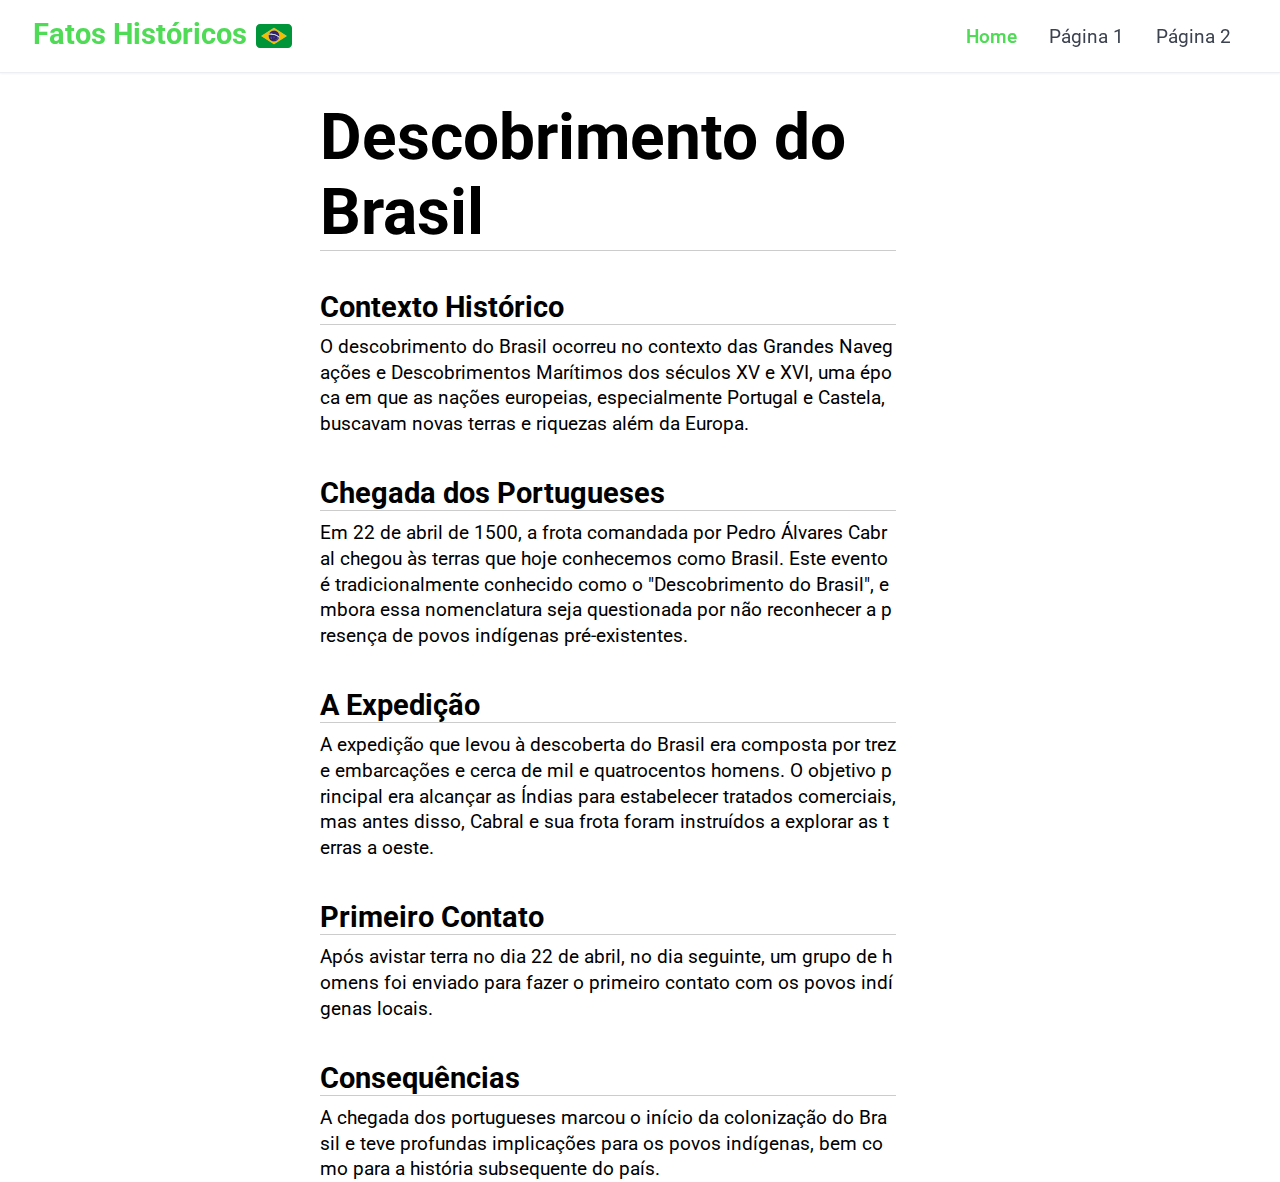
==== Front-End/N1-AT1 Descobrimento do Brasil/index.html @ b6312f44 "Add files via upload" ====
<!DOCTYPE html>
<html lang="pt-br">

<head>
    <meta charset="UTF-8">
    <meta name="viewport" content="width=device-width, initial-scale=1.0">
    <title>Fatos Históricos</title>
    <link rel="icon" type="image/x-icon" href="assets/images/brasil-flag.svg">
    <link rel="stylesheet" href="assets/css/index.css">
</head>

<body>
    <nav class="navbar">
        <div class="navbar-container">
            <div class="navbar-header">
                <a href="index.html">
                    <h2>Fatos Históricos <img src="assets/images/brasil-flag.svg"></h2>
                </a>
            </div>

            <div class="navbar-menu">
                <ul class="navbar-nav">
                    <li class="active"><a href="index.html">Home</a></li>
                    <li><a href="page1.html">Página 1</a></li>
                    <li><a href="page2.html">Página 2</a></li>
                </ul>
            </div>
        </div>
    </nav>

    <div class="content-container">
        <h1>Descobrimento do Brasil</h1>

        <h2>Contexto Histórico</h2>
        <p>
            O descobrimento do Brasil ocorreu no contexto das Grandes Navegações e Descobrimentos Marítimos dos séculos
            XV e XVI, uma época em que as nações europeias, especialmente Portugal e Castela, buscavam novas terras e
            riquezas além da Europa.
        </p>

        <h2>Chegada dos Portugueses</h2>
        <p>
            Em 22 de abril de 1500, a frota comandada por Pedro Álvares Cabral chegou às terras que hoje conhecemos como
            Brasil. Este evento é tradicionalmente conhecido como o "Descobrimento do Brasil", embora essa nomenclatura
            seja questionada por não reconhecer a presença de povos indígenas pré-existentes.
        </p>

        <h2>A Expedição</h2>
        <p>
            A expedição que levou à descoberta do Brasil era composta por treze embarcações e cerca de mil e
            quatrocentos
            homens. O objetivo principal era alcançar as Índias para estabelecer tratados comerciais, mas antes disso,
            Cabral e sua frota foram instruídos a explorar as terras a oeste.
        </p>

        <h2>Primeiro Contato</h2>
        <p>
            Após avistar terra no dia 22 de abril, no dia seguinte, um grupo de homens foi enviado para fazer o primeiro
            contato com os povos indígenas locais.
        </p>

        <h2>Consequências</h2>
        <p>
            A chegada dos portugueses marcou o início da colonização do Brasil e teve profundas implicações para os
            povos indígenas, bem como para a história subsequente do país.
        </p>
    </div>
</body>

</html>
---- Front-End/N1-AT1 Descobrimento do Brasil/assets/css/index.css ----
@import url('https://fonts.googleapis.com/css2?family=Roboto:wght@300;400;500&display=swap');

/* Limpando e configurando o DOM */
* {
    box-sizing: border-box;
    padding: 0;
    margin: 0;
}

body {
    /* Fontes do site */
    font-family: 'Roboto', sans-serif;
    font-size: 1.2rem;
}

/* Estilização dos Textos */
h1 {
    /* H1 Personalizado */
    font-size: 4rem;
    margin-bottom: 3rem;
}

/* Estilização dos "Headers" */
h1,
h2,
h3 {
    margin: 40px 0 10px;

    /* Linha de separação */
    box-shadow: 0px 1px 0px 0 rgba(0, 0, 0, 0.20);
    width: 100%;
}

/* Configurando os parágrafos */
p {
    /* Fomatação do texto */
    word-break: break-all;
    line-height: 1.6rem;
}

/* Estilização das Imagens */
.image {
    /* Efeitos para tornar a mais apresentável */
    box-shadow: 1.4px 2px 2px 0 rgba(0, 0, 0, 0.3);
    border-radius: 3px;

    /* Tornando a imagem responsiva */
    width: 100%;
    max-width: 600px;
    height: auto;

    /* Colocando margens para deixar explícita a separação */
    margin: 40px 0 40px 0;

    /* Centralizando a Imagem */
    display: block;
    margin-left: auto;
    margin-right: auto;
}

/* Container dos conteúdos */
.content-container {
    margin: 100px 30% 0% 25%;
}

/* Navbar */
.navbar {
    box-shadow: 0 1px 2px 0 rgba(0, 0, 0, 0.05);
    background-color: #fff;
    padding: 1rem 1.15rem;
    border-bottom: 1px solid #eceef3;

    /* Fixar posição */
    position: fixed;
    top: 0;
    width: 100%;
}

.navbar>.navbar-container {
    width: 100%;
    display: flex;
    flex-wrap: wrap;
    align-items: center;
    justify-content: space-between;
}

.navbar-container {
    width: 1170px;
    position: relative;

    margin-right: auto;
    margin-left: auto;

    padding-left: 15px;
    padding-right: 15px;

}

.navbar-header {
    display: flex;
    align-items: center;

    >a {
        color: rgb(79, 219, 86);
        text-decoration: none;
    }
}

.navbar-header h2 {
    margin: 0px;
    box-shadow: none;
}

.navbar-header img {
    vertical-align: middle;
    width: 2.5rem;
}

.navbar-menu {
    display: flex;
    align-items: center;
    flex-basis: auto;
    flex-grow: 1;
}

.navbar-nav {
    margin-left: auto;
    flex-direction: row;
    display: flex;
    padding-left: 0;
    margin-bottom: 0;
    list-style: none;

    >li {
        >a {
            color: #3c4250;
            font-size: 1.2rem;
            text-decoration: none;
            display: inline-block;
            padding: 0.5rem 1rem;

            &:hover {
                color: rgb(79, 219, 86);
            }
        }

        &.active {
            a {
                color: rgb(79, 219, 86);
                font-weight: 580;
            }
        }
    }
}
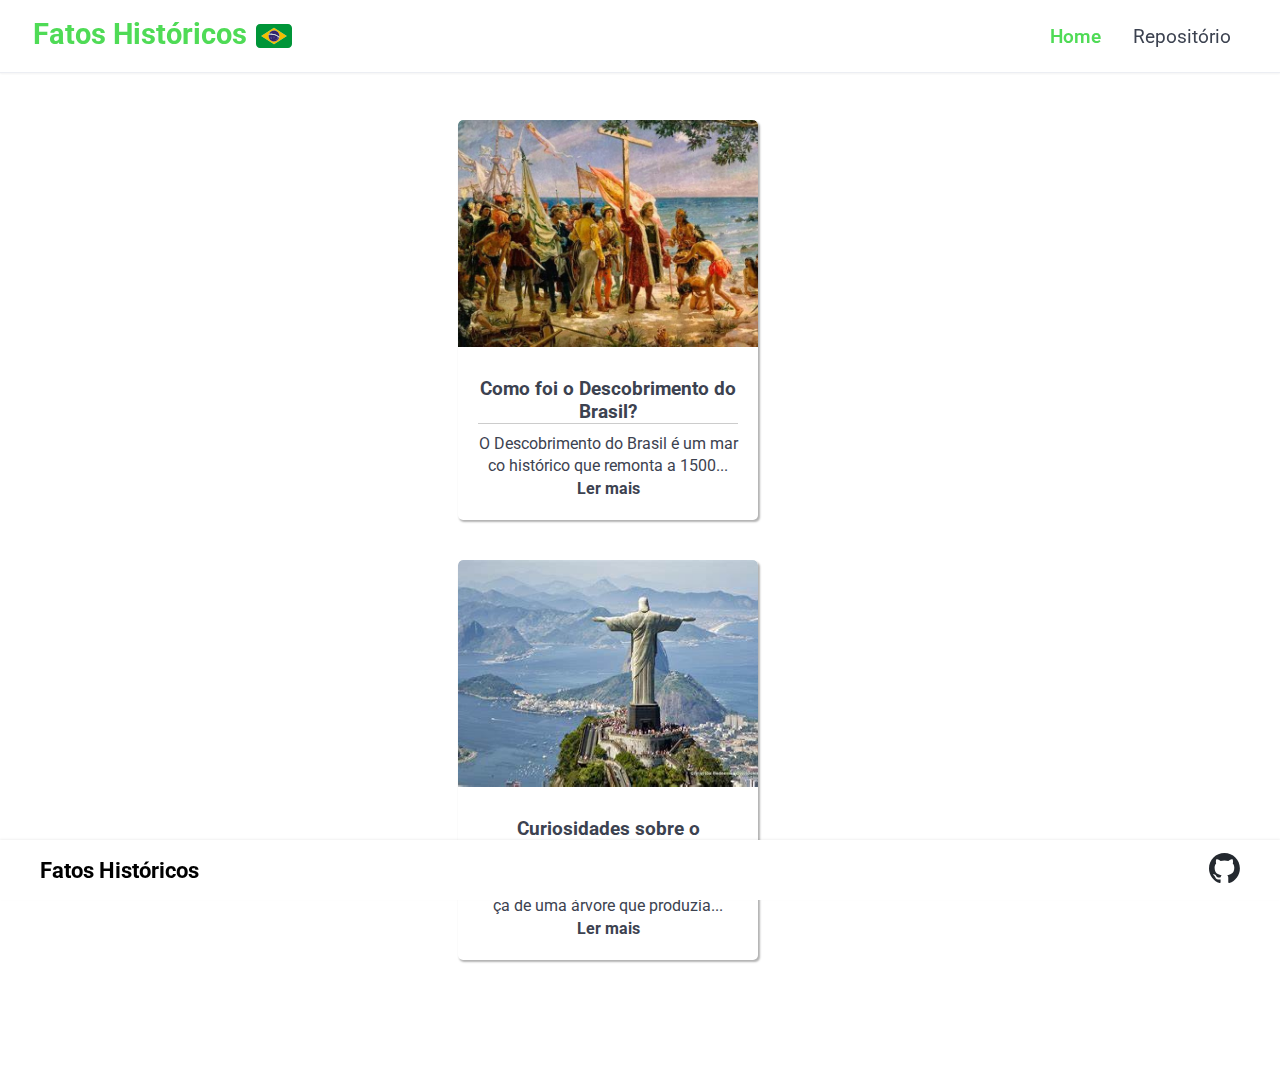
==== commit eaf15440: "Site pronto" ====
--- a/Front-End/N1-AT1 Descobrimento do Brasil/index.html
+++ b/Front-End/N1-AT1 Descobrimento do Brasil/index.html
@@ -4,9 +4,13 @@
 <head>
     <meta charset="UTF-8">
     <meta name="viewport" content="width=device-width, initial-scale=1.0">
-    <title>Fatos Históricos</title>
+    <title>Fatos Históricos - Home</title>
     <link rel="icon" type="image/x-icon" href="assets/images/brasil-flag.svg">
     <link rel="stylesheet" href="assets/css/index.css">
+    <link rel="stylesheet" href="assets/css/nav.css">
+    <link rel="stylesheet" href="assets/css/content.css">
+    <link rel="stylesheet" href="assets/css/cards.css">
+    <link rel="stylesheet" href="assets/css/footer.css">
 </head>
 
 <body>
@@ -21,49 +25,40 @@
             <div class="navbar-menu">
                 <ul class="navbar-nav">
                     <li class="active"><a href="index.html">Home</a></li>
-                    <li><a href="page1.html">Página 1</a></li>
-                    <li><a href="page2.html">Página 2</a></li>
+                    <li><a href="https://github.com/0LostConnection/" target="_blank">Repositório</a></li>
                 </ul>
             </div>
         </div>
     </nav>
 
     <div class="content-container">
-        <h1>Descobrimento do Brasil</h1>
+        <div class="card-container">
+            <a href="page1.html" class="card">
+                <img src="public/images/image2.jpg" class="card-image">
+                <div class="card-content">
+                    <h3 class="card-title">Como foi o Descobrimento do Brasil?</h3>
+                    <p class="card-text">O Descobrimento do Brasil é um marco histórico que remonta a 1500... <br> <strong>Ler mais</strong></p>
+                </div>
+            </a>
 
-        <h2>Contexto Histórico</h2>
-        <p>
-            O descobrimento do Brasil ocorreu no contexto das Grandes Navegações e Descobrimentos Marítimos dos séculos
-            XV e XVI, uma época em que as nações europeias, especialmente Portugal e Castela, buscavam novas terras e
-            riquezas além da Europa.
-        </p>
+            <a href="page2.html" class="card">
+                <img src="public/images/brasil.jpeg" class="card-image">
+                <div class="card-content">
+                    <h3 class="card-title">Curiosidades sobre o Descobrimento do Brasil</h3>
+                    <p class="card-text">O nome "Brasil" tem raízes na presença de uma árvore que produzia... <br> <strong>Ler mais</strong></p>
+                </div>
+            </a>
+        </div>
+    </div>
 
-        <h2>Chegada dos Portugueses</h2>
-        <p>
-            Em 22 de abril de 1500, a frota comandada por Pedro Álvares Cabral chegou às terras que hoje conhecemos como
-            Brasil. Este evento é tradicionalmente conhecido como o "Descobrimento do Brasil", embora essa nomenclatura
-            seja questionada por não reconhecer a presença de povos indígenas pré-existentes.
-        </p>
-
-        <h2>A Expedição</h2>
-        <p>
-            A expedição que levou à descoberta do Brasil era composta por treze embarcações e cerca de mil e
-            quatrocentos
-            homens. O objetivo principal era alcançar as Índias para estabelecer tratados comerciais, mas antes disso,
-            Cabral e sua frota foram instruídos a explorar as terras a oeste.
-        </p>
-
-        <h2>Primeiro Contato</h2>
-        <p>
-            Após avistar terra no dia 22 de abril, no dia seguinte, um grupo de homens foi enviado para fazer o primeiro
-            contato com os povos indígenas locais.
-        </p>
-
-        <h2>Consequências</h2>
-        <p>
-            A chegada dos portugueses marcou o início da colonização do Brasil e teve profundas implicações para os
-            povos indígenas, bem como para a história subsequente do país.
-        </p>
+    <div class=" footer">
+        <div class="footer-content-left footer-title">
+            <h3>Fatos Históricos</h3>
+        </div>
+        <div class="footer-content-right">
+            <a href="https://github.com/0LostConnection/" target="_blank"><img src="assets/images/github-mark.svg"
+                    class="icon-style" alt="Github icon"></a>
+        </div>
     </div>
 </body>
 
--- a/Front-End/N1-AT1 Descobrimento do Brasil/assets/css/index.css
+++ b/Front-End/N1-AT1 Descobrimento do Brasil/assets/css/index.css
@@ -11,144 +11,4 @@
     /* Fontes do site */
     font-family: 'Roboto', sans-serif;
     font-size: 1.2rem;
-}
-
-/* Estilização dos Textos */
-h1 {
-    /* H1 Personalizado */
-    font-size: 4rem;
-    margin-bottom: 3rem;
-}
-
-/* Estilização dos "Headers" */
-h1,
-h2,
-h3 {
-    margin: 40px 0 10px;
-
-    /* Linha de separação */
-    box-shadow: 0px 1px 0px 0 rgba(0, 0, 0, 0.20);
-    width: 100%;
-}
-
-/* Configurando os parágrafos */
-p {
-    /* Fomatação do texto */
-    word-break: break-all;
-    line-height: 1.6rem;
-}
-
-/* Estilização das Imagens */
-.image {
-    /* Efeitos para tornar a mais apresentável */
-    box-shadow: 1.4px 2px 2px 0 rgba(0, 0, 0, 0.3);
-    border-radius: 3px;
-
-    /* Tornando a imagem responsiva */
-    width: 100%;
-    max-width: 600px;
-    height: auto;
-
-    /* Colocando margens para deixar explícita a separação */
-    margin: 40px 0 40px 0;
-
-    /* Centralizando a Imagem */
-    display: block;
-    margin-left: auto;
-    margin-right: auto;
-}
-
-/* Container dos conteúdos */
-.content-container {
-    margin: 100px 30% 0% 25%;
-}
-
-/* Navbar */
-.navbar {
-    box-shadow: 0 1px 2px 0 rgba(0, 0, 0, 0.05);
-    background-color: #fff;
-    padding: 1rem 1.15rem;
-    border-bottom: 1px solid #eceef3;
-
-    /* Fixar posição */
-    position: fixed;
-    top: 0;
-    width: 100%;
-}
-
-.navbar>.navbar-container {
-    width: 100%;
-    display: flex;
-    flex-wrap: wrap;
-    align-items: center;
-    justify-content: space-between;
-}
-
-.navbar-container {
-    width: 1170px;
-    position: relative;
-
-    margin-right: auto;
-    margin-left: auto;
-
-    padding-left: 15px;
-    padding-right: 15px;
-
-}
-
-.navbar-header {
-    display: flex;
-    align-items: center;
-
-    >a {
-        color: rgb(79, 219, 86);
-        text-decoration: none;
-    }
-}
-
-.navbar-header h2 {
-    margin: 0px;
-    box-shadow: none;
-}
-
-.navbar-header img {
-    vertical-align: middle;
-    width: 2.5rem;
-}
-
-.navbar-menu {
-    display: flex;
-    align-items: center;
-    flex-basis: auto;
-    flex-grow: 1;
-}
-
-.navbar-nav {
-    margin-left: auto;
-    flex-direction: row;
-    display: flex;
-    padding-left: 0;
-    margin-bottom: 0;
-    list-style: none;
-
-    >li {
-        >a {
-            color: #3c4250;
-            font-size: 1.2rem;
-            text-decoration: none;
-            display: inline-block;
-            padding: 0.5rem 1rem;
-
-            &:hover {
-                color: rgb(79, 219, 86);
-            }
-        }
-
-        &.active {
-            a {
-                color: rgb(79, 219, 86);
-                font-weight: 580;
-            }
-        }
-    }
 }--- a/Front-End/N1-AT1 Descobrimento do Brasil/assets/css/nav.css
+++ b/Front-End/N1-AT1 Descobrimento do Brasil/assets/css/nav.css
@@ -0,0 +1,88 @@
+.navbar {
+    box-shadow: 0 1px 2px 0 rgba(0, 0, 0, 0.05);
+    background-color: #fff;
+    padding: 1rem 1.15rem;
+    border-bottom: 1px solid #eceef3;
+
+    /* Fixar posição */
+    position: fixed;
+    top: 0;
+    width: 100%;
+}
+
+.navbar>.navbar-container {
+    width: 100%;
+    display: flex;
+    flex-wrap: wrap;
+    align-items: center;
+    justify-content: space-between;
+}
+
+.navbar-container {
+    width: 1170px;
+    position: relative;
+
+    margin-right: auto;
+    margin-left: auto;
+
+    padding-left: 15px;
+    padding-right: 15px;
+
+}
+
+.navbar-header {
+    display: flex;
+    align-items: center;
+
+    >a {
+        color: rgb(79, 219, 86);
+        text-decoration: none;
+    }
+}
+
+.navbar-header h2 {
+    margin: 0px;
+    box-shadow: none;
+}
+
+.navbar-header img {
+    vertical-align: middle;
+    width: 2.5rem;
+}
+
+.navbar-menu {
+    display: flex;
+    align-items: center;
+    flex-basis: auto;
+    flex-grow: 1;
+}
+
+.navbar-nav {
+    margin-left: auto;
+    flex-direction: row;
+    display: flex;
+    padding-left: 0;
+    margin-bottom: 0;
+    list-style: none;
+
+    >li {
+        >a {
+            color: #3c4250;
+            font-size: 1.2rem;
+            text-decoration: none;
+            display: inline-block;
+            padding: 0.5rem 1rem;
+
+            &:hover {
+                color: rgb(79, 219, 86);
+            }
+        }
+
+        &.active {
+            a {
+                color: rgb(79, 219, 86);
+                font-weight: 580;
+            }
+        }
+    }
+}--- a/Front-End/N1-AT1 Descobrimento do Brasil/assets/css/content.css
+++ b/Front-End/N1-AT1 Descobrimento do Brasil/assets/css/content.css
@@ -0,0 +1,49 @@
+.content-container {
+    margin: 100px 30% 100px 25%;
+    box-sizing: border-box;
+}
+
+/* Estilização dos Textos */
+h1 {
+    /* H1 Personalizado */
+    font-size: 4rem;
+    margin-bottom: 3rem;
+}
+
+/* Estilização dos "Headers" */
+h1,
+h2,
+h3 {
+    margin: 40px 0 10px;
+
+    /* Linha de separação */
+    box-shadow: 0px 1px 0px 0 rgba(0, 0, 0, 0.20);
+    width: 100%;
+}
+
+/* Configurando os parágrafos */
+p {
+    /* Fomatação do texto */
+    word-break: break-all;
+    line-height: 1.6rem;
+}
+
+/* Estilização das Imagens */
+.image {
+    /* Efeitos para tornar a mais apresentável */
+    box-shadow: 1.4px 2px 2px 0 rgba(0, 0, 0, 0.3);
+    border-radius: 3px;
+
+    /* Tornando a imagem responsiva */
+    width: 100%;
+    max-width: 600px;
+    height: auto;
+
+    /* Colocando margens para deixar explícita a separação */
+    margin: 20px 0 40px 0;
+
+    /* Centralizando a Imagem */
+    display: block;
+    margin-left: auto;
+    margin-right: auto;
+}--- a/Front-End/N1-AT1 Descobrimento do Brasil/assets/css/cards.css
+++ b/Front-End/N1-AT1 Descobrimento do Brasil/assets/css/cards.css
@@ -0,0 +1,50 @@
+.card-container {
+    display: flex;
+    flex-wrap: wrap;
+    justify-content: center;
+    margin-top: 50px;
+}
+
+.card {
+    display: flex;
+    flex-direction: column;
+    align-items: center;
+    text-decoration: none;
+    color: #3c4250;
+    background-color: #fff;
+    border-radius: 5px;
+    box-shadow: 1.4px 2px 2px 0 rgba(0, 0, 0, 0.3);
+    width: 300px;
+    height: 400px;
+    margin: 20px;
+    overflow: hidden;
+    transition: transform 0.3s;
+}
+
+.card:hover {
+    transform: translateY(-5px);
+}
+
+.card-image {
+    width: 100%;
+    height: 300px;
+    object-fit: cover;
+    border-top-left-radius: 5px;
+    border-top-right-radius: 5px;
+}
+
+.card-content {
+    padding: 20px;
+    text-align: center;
+}
+
+.card-title {
+    margin-top: 10px;
+    font-size: 1.2rem;
+    margin-bottom: 10px;
+}
+
+.card-text {
+    font-size: 1rem;
+    line-height: 1.4;
+}--- a/Front-End/N1-AT1 Descobrimento do Brasil/assets/css/footer.css
+++ b/Front-End/N1-AT1 Descobrimento do Brasil/assets/css/footer.css
@@ -0,0 +1,35 @@
+.footer {
+    position: fixed;
+    display: flex;
+    justify-content: space-between;
+    align-items: center;
+
+    height: 60px;
+    bottom: 0;
+    left: 0;
+    width: 100%;
+
+    background-color: white;
+    box-shadow: 0 -1px 2px 0 rgba(0, 0, 0, 0.06);
+}
+
+.footer-content-left {
+    display: flex;
+    align-items: center;
+    padding-left: 40px;
+}
+
+.footer-content-right {
+    display: flex;
+    align-items: center;
+    padding-right: 40px;
+}
+
+.footer-title h3 {
+    margin: 0px;
+    box-shadow: none;
+}
+
+.icon-style {
+    height: 30px;
+}